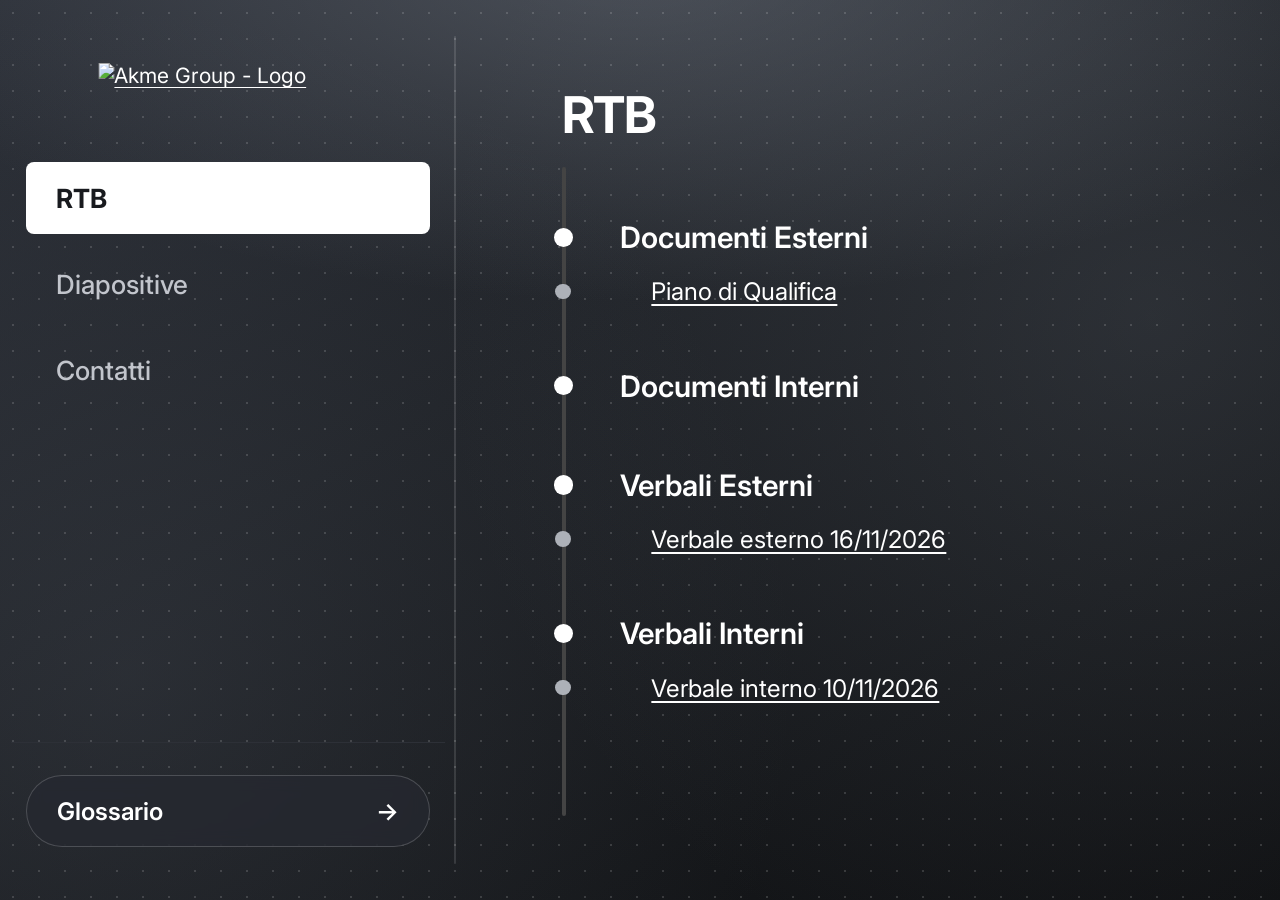
==== website/index.html @ 17d8035a "prima stesura piano qualifica" ====
<!DOCTYPE html>
<html lang="it">

<head>
  <meta charset="UTF-8">
  <meta name="viewport" content="width=device-width, initial-scale=1.0">
  <meta name="author" content="Akme Group">
  <meta name="description" content="Sito ufficiale di Akme Group - Ingegneria del Software, Università di Padova">
  <title>Akme Group</title>
  <link rel="icon" href="./logo/logo-small2.png" type="image/png">
  <link rel="stylesheet" href="./style.css" media="screen">
  <script src="./script.js" defer></script>
</head>

<body>
  <header>
    <nav aria-label="Navigazione principale">
      <section id="header-logo">
        <a href="#rtb">
          <img src="./logo/logo-big2.png" alt="Akme Group - Logo">
        </a>
      </section>

      <ul id="nav-navigation">
        <li><a href="#rtb" class="active">RTB</a></li>
        <li><a href="#diapositive">Diapositive</a></li>
        <li><a href="#contatti">Contatti</a></li>
      </ul>

      <div class="nav-footer">
        <a href="glossary.html" id="glossario">
          <span>Glossario</span>
          <span class="btn-arrow" aria-hidden="true">→</span>
        </a>
      </div>
    </nav>
  </header>

  <main>
    <section id="rtb" class="is-active-section">
      <h2>RTB</h2>
      <h3>Documenti Esterni</h3>
      <h4><a href="../output/RTB/Documenti%20Esterni/Piano%20di%20Qualifica.pdf" target="_blank">Piano di Qualifica</a></h4>
      <h3>Documenti Interni</h3>
      <!-- In attesa di documenti -->
      <h3>Verbali Esterni</h3>
      <h4><a href="../output/RTB/Verbali%20Esterni/2026-11-16.pdf" target="_blank">Verbale esterno 16/11/2026</a></h4>
      <h3>Verbali Interni</h3>
      <h4><a href="../output/RTB/Verbali%20Interni/2026-11-10.pdf" target="_blank">Verbale interno 10/11/2026</a></h4>
    </section>

    <section id="diapositive">
      <h2>Diapositive</h2>
      <h3>Presentazioni</h3>
      <h4><a href="../output/Diario%20di%20Bordo/2026-11-16.pdf" target="_blank">Diario di Bordo 16/11/2026</a></h4>
      <h4><a href="../output/Diario%20di%20Bordo/2026-11-09.pdf" target="_blank">Diario di Bordo 09/11/2026</a></h4>
      <h4><a href="../output/Diario%20di%20Bordo/2026-11-01.pdf" target="_blank">Diario di Bordo 01/11/2026</a></h4>
      <h4><a href="../output/Diario%20di%20Bordo/2026-10-26.pdf" target="_blank">Diario di Bordo 26/10/2026</a></h4>
    </section>

    <section id="contatti" aria-labelledby="contatti-title">
      <h2 id="contatti-title">Contatti</h2>
      <p>
        Il gruppo <strong>Akme Group</strong> è stato formato nell'ambito del corso di Ingegneria del Software presso l'Università degli Studi di Padova.
      </p>
      <p>
        Puoi trovare la nostra organizzazione e repository GitHub al seguente
        <a href="https://github.com/Akme-Group-SWE" target="_blank" rel="noopener noreferrer">link</a>.
      </p>
      <p>
        Per qualsiasi necessità, la nostra mail di contatto è:
        <a href="mailto:akmeswe@gmail.com">
          <span class="monospace">akmeswe@gmail.com</span>
        </a>
      </p>

      <h3>Membri del gruppo:</h3>
      <ul class="members-list">
        <li class="member-item">
          <span class="member-name">Roberto Piovesan</span>
          <span class="member-meta">Matricola: <span class="monospace">2101065</span></span>
          <a href="mailto:roberto.piovesan@studenti.unipd.it" class="member-email">roberto.piovesan@studenti.unipd.it</a>
        </li>
        <li class="member-item">
          <span class="member-name">Marco Giacon</span>
          <span class="member-meta">Matricola: <span class="monospace">2123537</span></span>
          <a href="mailto:marco.giacon.4@studenti.unipd.it" class="member-email">marco.giacon.4@studenti.unipd.it</a>
        </li>
        <li class="member-item">
          <span class="member-name">Pietro Giulio Bassi</span>
          <span class="member-meta">Matricola: <span class="monospace">2137999</span></span>
          <a href="mailto:pietrogiulio.bassi@studenti.unipd.it" class="member-email">pietrogiulio.bassi@studenti.unipd.it</a>
        </li>
        <li class="member-item">
          <span class="member-name">DaXin Chen</span>
          <span class="member-meta">Matricola: <span class="monospace">2148627</span></span>
          <a href="mailto:daxin.chen@studenti.unipd.com" class="member-email">daxin.chen@studenti.unipd.it</a>
        </li>
        <li class="member-item">
          <span class="member-name">Mattia Cadamuro</span>
          <span class="member-meta">Matricola: <span class="monospace">2111534</span></span>
          <a href="mailto:mattia.cadamuro.2@studenti.unipd.it" class="member-email">mattia.cadamuro.2@studenti.unipd.it</a>
        </li>
        <li class="member-item">
          <span class="member-name">Davide Loparco</span>
          <span class="member-meta">Matricola: <span class="monospace">2101088</span></span>
          <a href="mailto:davide.loparco@studenti.unipd.it" class="member-email">davide.loparco@studenti.unipd.it</a>
        </li>
      </ul>

      <p id="copyright">Copyright © 2026-2027 by Akme Group - All rights reserved</p>
    </section>
  </main>
</body>

</html>
---- website/style.css ----
@import url('https://fonts.googleapis.com/css2?family=Inter:ital,opsz,wght@0,14..32,100..900;1,14..32,100..900&display=swap');

:root {
    --bg-primario-hex: #181a1e;
    --bg-secondario-hex: #2d3037;
    --main-font-color-hex: #ffffff;
    --muted-font-color-hex: #c2c5cc;
    --accent-primario-hex: #ffffff;
    --accent-secondario-hex: #adb1b8;

    /* SFONDO CON PUNTI E SFUMATURE DI GRIGIO */
    --dot-color: rgba(255, 255, 255, 0.15);
    --dot-size: 1.25px;
    --dot-space: 26px;

    /* NAVBAR */
    --hover-augmentation: .35vw;
    --divisor-width: 2px;
    --position-left-divisor: 0;

    /* MAIN */
    --h2-top-margin: 0;
    --h2-right-margin: 0;
    --h2-bottom-margin: 1.5rem;
    --h2-left-margin: 0;
    --h2-margin: var(--h2-top-margin) var(--h2-right-margin) var(--h2-bottom-margin) var(--h2-left-margin);
    --h2-font-size: 2.4rem;

    --h3-top-margin: 2rem;
    --h3-bottom-margin: 1rem;
    --h3-lef-margin: 2.75rem;
    --h3-right-margin: 0;
    --h3-margin: var(--h3-top-margin) var(--h3-right-margin) var(--h3-bottom-margin) var(--h3-lef-margin);
    --h3-font-size: 1.4rem;

    --h4-top-margin: 0;
    --h4-bottom-margin: 0.9rem;
    --h4-left-margin: calc(var(--h3-lef-margin) + 1.5rem);
    --h4-right-margin: 0;
    --h4-margin: var(--h4-top-margin) var(--h4-right-margin) var(--h4-bottom-margin) var(--h4-left-margin);
    --h4-font-size: 1.15rem;

    /* SECTION */
    --section-top-padding: 4rem;
    --section-bottom-padding: 4rem;
    --section-left-padding: 5rem;
    --section-right-padding: 3rem;

    /* CONTENT BAR */
    --content-bar-top: calc(var(--section-top-padding) + var(--h2-bottom-margin) + var(--h2-font-size));
    --content-bar-bottom: var(--section-top-padding);
    --content-bar-width: .22em;

    --content-bar-cirlce-width: .65em;
    --content-bar-cirlce-height: .65em;
    --content-bar-circle-color: var(--accent-primario-hex);
}

* {
    margin: 0;
    padding: 0;
    box-sizing: border-box;
    font-family: "Inter", sans-serif;
    font-optical-sizing: auto;
    color: var(--main-font-color-hex);
}

html {
    font-size: 132%;
    scroll-behavior: smooth;
    background-color: #121316;
    background-image: 
        /* Trama a griglia di punti */
        radial-gradient(var(--dot-color) var(--dot-size), transparent var(--dot-size)),
        /* Sfumatura grigio fumo superiore */
        radial-gradient(ellipse 90% 55% at 50% -5%, rgba(145, 153, 166, 0.35) 0%, transparent 70%),
        /* Sfumatura grigio morbida a destra */
        radial-gradient(circle at 90% 35%, rgba(110, 118, 130, 0.22) 0%, transparent 55%),
        /* Sfumatura grigio tenue a sinistra */
        radial-gradient(circle at 10% 75%, rgba(95, 102, 115, 0.20) 0%, transparent 50%),
        /* Gradiente di base su ricche tonalità di grigio */
        linear-gradient(150deg, #2b2f37 0%, #1f2227 40%, #15171a 75%, #0f1012 100%);
    background-size: var(--dot-space) var(--dot-space), 100% 100%, 100% 100%, 100% 100%, 100% 100%;
    background-attachment: fixed;
    scrollbar-width: none;
    -ms-overflow-style: none;
}

html::-webkit-scrollbar,
body::-webkit-scrollbar,
main::-webkit-scrollbar,
ul::-webkit-scrollbar {
    display: none;
    width: 0;
    height: 0;
}

body {
    display: flex;
    justify-content: center;
    background: transparent;
    max-width: 1454px;
    margin: 0 auto;
    min-height: 100vh;
}

header {
    width: 456px;
    flex-shrink: 0;
    background: transparent;
}

main {
    max-height: 100vh;
    width: 100%;
    max-width: 998px;
    overflow-y: auto;
    scrollbar-width: none;
    -ms-overflow-style: none;
    position: relative;
    flex: 1;
    scroll-behavior: smooth;
}

nav {
    display: flex;
    flex-direction: column;
    height: 100vh;
    position: relative;
    padding: 2.5rem 0.5rem;
    gap: 3rem;
}

nav::after {
    content: ' ';
    width: var(--divisor-width);
    background-color: rgba(255, 255, 255, 0.12);
    position: absolute;
    top: 4%;
    bottom: 4%;
    border-radius: .1em;
    right: var(--position-left-divisor);
}

#header-logo {
    text-align: center;
    padding: 0.5rem 0;
    transform: translateX(-2vw);
}

#header-logo a {
    display: inline-block;
}

#header-logo img {
    width: 100%;
    max-width: 438px;
    height: auto;
    display: block;
    margin: 0 auto;
}

#nav-navigation {
    display: flex;
    flex-direction: column;
    gap: 0.65rem;
    padding: 0 0.75rem;
}

#nav-navigation a {
    display: block;
    text-decoration: none;
    font-size: 1.25rem;
    padding: 0.95rem 1.4rem;
    border-radius: 8px;
    transition: all 0.25s ease;
    font-weight: 500;
    color: var(--muted-font-color-hex);
    position: relative;
    overflow: hidden;
}

#nav-navigation a:not(.active)::before {
    content: '';
    position: absolute;
    left: 0;
    top: 0;
    height: 100%;
    width: .25em;
    background-color: var(--main-font-color-hex);
    transform: scaleY(0);
    transition: transform 0.25s ease;
}

#nav-navigation a:not(.active):hover {
    background-color: rgba(255, 255, 255, 0.08);
    color: var(--main-font-color-hex);
    transform: translateX(var(--hover-augmentation));
}

#nav-navigation a:not(.active):hover::before {
    transform: scaleY(1);
}

#nav-navigation a.active {
    color: var(--bg-primario-hex);
    background-color: var(--main-font-color-hex);
    font-weight: 700;
}

/* BOTTONE GLOSSARIO / HOME NELLA SIDEBAR */
.nav-footer {
    margin-top: auto;
    padding: 1.5rem 0.75rem 0 0.75rem;
    border-top: 1px solid var(--bg-secondario-hex);
}

#glossario,
#home {
    display: flex;
    align-items: center;
    justify-content: space-between;
    text-decoration: none;
    background-color: rgba(38, 41, 48, 0.75);
    backdrop-filter: blur(8px);
    -webkit-backdrop-filter: blur(8px);
    color: var(--main-font-color-hex);
    font-weight: 600;
    font-size: 1.15rem;
    padding: 0.95rem 1.4rem;
    border-radius: 999px;
    border: 1px solid rgba(255, 255, 255, 0.18);
    transition: all 0.25s ease;
}

#glossario .btn-arrow,
#home .btn-arrow {
    transition: transform 0.25s ease, color 0.25s ease;
}

#glossario:hover,
#home:hover {
    background-color: var(--main-font-color-hex);
    color: var(--bg-primario-hex);
    border-color: var(--main-font-color-hex);
    opacity: 1;
}

#glossario:hover span,
#home:hover span {
    color: var(--bg-primario-hex);
}

#glossario:hover .btn-arrow {
    transform: translateX(4px);
}

#home:hover .btn-arrow {
    transform: translateX(-4px);
}

/* CONTENUTO PRINCIPALE - Scorrimento tra le sezioni */

main section {
    min-height: 100vh;
    padding: var(--section-top-padding) var(--section-right-padding) var(--section-bottom-padding) var(--section-left-padding);
    scroll-margin-top: 0;
    position: relative;
    border-bottom: none;
    display: flex;
    flex-direction: column;
    box-sizing: border-box;
}

/* Animazione di comparsa lenta e percepibile sui contenuti per evitare scatti */
main section.is-active-section > *:not(#copyright) {
    animation: contentAppear 0.85s cubic-bezier(0.16, 1, 0.3, 1) both;
}

main section.is-active-section::before {
    animation: timelineFadeIn 0.85s cubic-bezier(0.16, 1, 0.3, 1) both;
}

@keyframes contentAppear {
    0% {
        opacity: 0;
        transform: translateY(26px);
    }
    100% {
        opacity: 1;
        transform: translateY(0);
    }
}

@keyframes timelineFadeIn {
    0% {
        opacity: 0;
    }
    100% {
        opacity: 1;
    }
}

#contatti {
    border-bottom: none;
}

#diapositive::before,
#rtb::before {
    content: '';
    width: var(--content-bar-width);
    background-color: #444444;
    position: absolute;
    bottom: var(--content-bar-bottom);
    top: var(--content-bar-top);
    left: var(--section-left-padding);
    border-radius: calc(var(--content-bar-width) / 2);
}

#diapositive h3::before,
#diapositive h4::before,
#rtb h3::before,
#rtb h4::before {
    content: '';
    position: absolute;
    width: var(--content-bar-cirlce-width);
    height: var(--content-bar-cirlce-height);
    background-color: var(--content-bar-circle-color);
    border-radius: 100%;
    z-index: 1;
    top: calc(50% - (var(--content-bar-cirlce-height) / 2));
    transform-origin: center center;
}

#diapositive h3::before,
#rtb h3::before {
    left: calc(-1 * var(--h3-lef-margin) - (var(--content-bar-cirlce-width) / 2.5));
}

#diapositive h4::before,
#rtb h4::before {
    left: calc(-1 * var(--h4-left-margin) - (var(--content-bar-cirlce-width) / 2.5));
}

#diapositive a::before,
#rtb a::before {
    display: none !important;
    content: none !important;
}

h2 {
    color: var(--main-font-color-hex);
    margin: var(--h2-margin);
    font-size: var(--h2-font-size);
    font-weight: 700;
    letter-spacing: -0.02em;
}

h3 {
    position: relative;
    color: var(--main-font-color-hex);
    margin: var(--h3-margin);
    font-size: var(--h3-font-size);
    font-weight: 600;
}

h4 {
    position: relative;
    --content-bar-circle-color: var(--accent-secondario-hex);
    margin: var(--h4-margin);
    font-size: var(--h4-font-size);
    font-weight: 400;
}

p {
    line-height: 1.7;
    font-size: 1.08rem;
    margin-bottom: 0.75rem;
    color: #e0e0e0;
}

ul {
    list-style: none;
}

a {
    color: var(--main-font-color-hex);
    text-underline-offset: 4px;
    transition: opacity 0.2s ease;
}

a:hover {
    opacity: 0.75;
}

#contatti h3 {
    margin-left: 0;
    margin-top: 2.5rem;
    margin-bottom: 1.25rem;
}

.monospace {
    font-family: ui-monospace, SFMono-Regular, Menlo, Monaco, Consolas, 'Courier New', monospace;
    background: rgba(255, 255, 255, 0.08);
    padding: 0.2rem 0.5rem;
    border-radius: 4px;
    color: var(--main-font-color-hex);
    border: 1px solid rgba(255, 255, 255, 0.15);
}

.members-list {
    display: grid;
    grid-template-columns: repeat(2, 1fr);
    gap: 1rem;
}

.member-item {
    background-color: rgba(30, 33, 39, 0.7);
    backdrop-filter: blur(10px);
    -webkit-backdrop-filter: blur(10px);
    border: 1px solid rgba(255, 255, 255, 0.12);
    border-left: 3px solid var(--main-font-color-hex);
    border-radius: 8px;
    padding: 1rem 1.25rem;
    display: flex;
    flex-direction: column;
    gap: 0.35rem;
    transition: transform 0.2s ease, border-color 0.2s ease, background-color 0.2s ease, box-shadow 0.2s ease;
}

.member-item:hover {
    background-color: rgba(42, 47, 56, 0.85);
    border-color: rgba(255, 255, 255, 0.25);
    border-left-color: var(--main-font-color-hex);
    transform: translateY(-2px);
    box-shadow: 0 6px 20px rgba(0, 0, 0, 0.25);
}

.member-name {
    font-size: 1.08rem;
    font-weight: 700;
    color: var(--main-font-color-hex);
}

.member-meta {
    font-size: 0.9rem;
    color: var(--muted-font-color-hex);
}

.member-email {
    font-size: 0.9rem;
    color: #e0e0e0;
    word-break: break-all;
}

#copyright {
    text-align: center;
    padding: 3rem 1rem 1.5rem 1rem;
    font-size: 0.9rem;
    color: var(--muted-font-color-hex);
    border-top: none;
    margin-top: auto;
}

/* RESPONSIVE */
@media (max-width: 980px) {
    :root {
        --section-left-padding: 3rem;
        --section-right-padding: 1.75rem;

        --h2-font-size: 2rem;
        --h3-font-size: 1.25rem;
        --h4-font-size: 1rem;
    }

    body {
        flex-direction: column;
    }

    header {
        width: 100%;
    }

    nav::after {
        display: none;
    }

    #header-logo {
        transform: none;
    }

    #header-logo img {
        max-width: 250px;
    }

    nav {
        height: auto;
        border-bottom: var(--divisor-width) solid var(--bg-secondario-hex);
        gap: 1.25rem;
        align-items: center;
        padding: 1.25rem;
    }

    #nav-navigation {
        flex-direction: row;
        flex-wrap: wrap;
        justify-content: center;
        gap: .5rem;
        padding: 0;
    }

    #nav-navigation a {
        font-size: 0.95rem;
        padding: 0.5rem 0.9rem;
    }

    .nav-footer {
        margin-top: 0;
        padding-top: 0;
        border-top: none;
    }

    #glossario,
    #home {
        gap: 0.6rem;
        padding: 0.55rem 1.15rem;
    }

    main {
        max-height: none;
    }

    .members-list {
        grid-template-columns: 1fr;
    }
}

@media (max-width: 480px) {
    :root {
        --section-left-padding: 2rem;
        --section-right-padding: 1.25rem;

        --h2-font-size: 1.75rem;
        --h3-font-size: 1.15rem;
        --h4-font-size: .95rem;
    }
}

/* ANIMAZIONE COMPARSA ALLO SCROLL PER FILE E CONTENUTI */
.reveal-item {
    opacity: 0;
    transition: opacity 0.45s cubic-bezier(0.16, 1, 0.3, 1);
}

.reveal-item a {
    display: inline-block;
    transform: translateY(12px);
    transition: transform 0.45s cubic-bezier(0.16, 1, 0.3, 1), opacity 0.2s ease;
}

h3.reveal-item::before,
h4.reveal-item::before {
    transform: scale(0);
    transition: transform 0.45s cubic-bezier(0.34, 1.56, 0.64, 1);
}

.reveal-item.revealed {
    opacity: 1;
}

.reveal-item.revealed a {
    transform: translateY(0);
}

h3.reveal-item.revealed::before,
h4.reveal-item.revealed::before {
    transform: scale(1);
}

.member-item.reveal-item {
    opacity: 0;
    transform: translateY(16px);
    transition: opacity 0.5s cubic-bezier(0.16, 1, 0.3, 1), 
                transform 0.5s cubic-bezier(0.16, 1, 0.3, 1), 
                background-color 0.2s ease, 
                border-color 0.2s ease, 
                box-shadow 0.2s ease;
}

.member-item.reveal-item.revealed {
    opacity: 1;
    transform: translateY(0);
}

@media (prefers-reduced-motion: reduce) {
    .reveal-item,
    .reveal-item a,
    .reveal-item::before,
    .member-item.reveal-item,
    main section.is-active-section > *,
    main section.is-active-section::before {
        opacity: 1 !important;
        transform: none !important;
        transition: none !important;
        animation: none !important;
    }
}
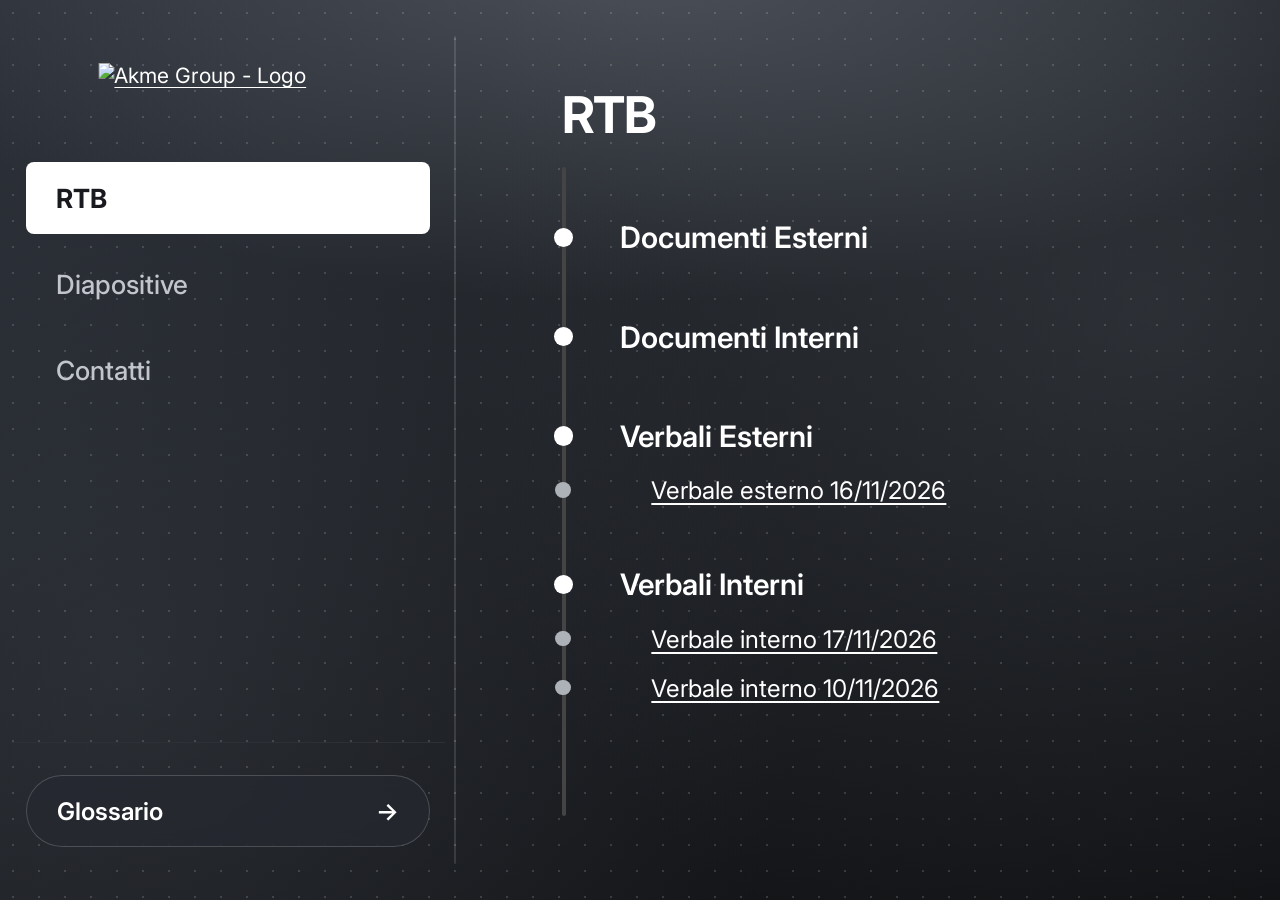
==== commit accb8ea7: "Merge pull request #57 from Gruppo-Akme/verbale-interno-17/11/26 prima stesura verbale 17/11" ====
--- a/website/index.html
+++ b/website/index.html
@@ -40,12 +40,13 @@
     <section id="rtb" class="is-active-section">
       <h2>RTB</h2>
       <h3>Documenti Esterni</h3>
-      <h4><a href="../output/RTB/Documenti%20Esterni/Piano%20di%20Qualifica.pdf" target="_blank">Piano di Qualifica</a></h4>
+      <!-- In attesa di documenti -->
       <h3>Documenti Interni</h3>
       <!-- In attesa di documenti -->
       <h3>Verbali Esterni</h3>
       <h4><a href="../output/RTB/Verbali%20Esterni/2026-11-16.pdf" target="_blank">Verbale esterno 16/11/2026</a></h4>
       <h3>Verbali Interni</h3>
+      <h4><a href="../output/RTB/Verbali%20Interni/2026-11-17.pdf" target="_blank">Verbale interno 17/11/2026</a></h4>
       <h4><a href="../output/RTB/Verbali%20Interni/2026-11-10.pdf" target="_blank">Verbale interno 10/11/2026</a></h4>
     </section>
 
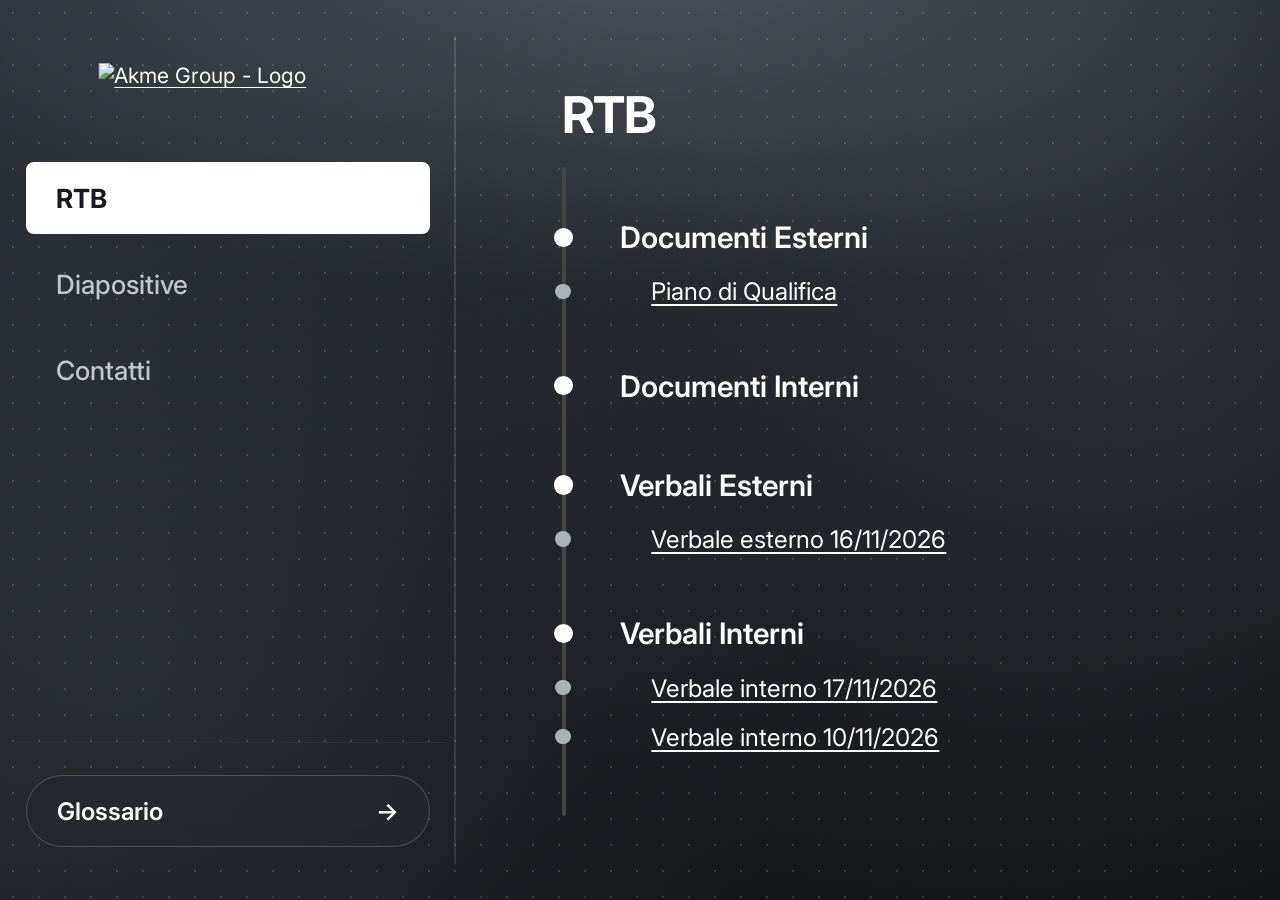
==== commit 2aca4e52: "Merge pull request #58 from Gruppo-Akme/bozza-piano-di-qualifica Bozza piano di qualifica" ====
--- a/website/index.html
+++ b/website/index.html
@@ -40,7 +40,7 @@
     <section id="rtb" class="is-active-section">
       <h2>RTB</h2>
       <h3>Documenti Esterni</h3>
-      <!-- In attesa di documenti -->
+      <h4><a href="../output/RTB/Documenti%20Esterni/Piano%20di%20Qualifica.pdf" target="_blank">Piano di Qualifica</a></h4>
       <h3>Documenti Interni</h3>
       <!-- In attesa di documenti -->
       <h3>Verbali Esterni</h3>
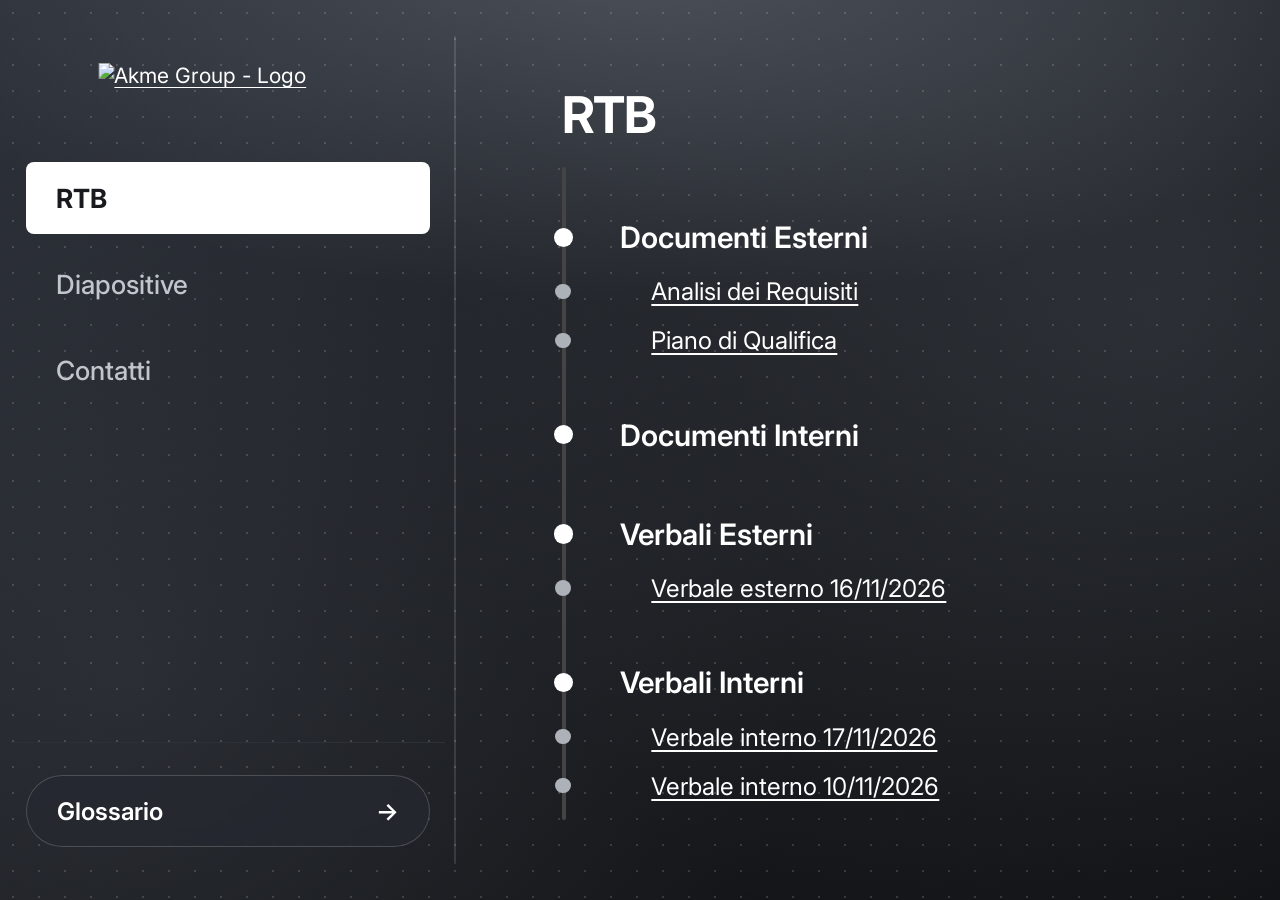
==== commit e6dc2b8a: "primo update close #52" ====
--- a/website/index.html
+++ b/website/index.html
@@ -40,6 +40,7 @@
     <section id="rtb" class="is-active-section">
       <h2>RTB</h2>
       <h3>Documenti Esterni</h3>
+      <h4><a href="../output/RTB/Documenti%20Esterni/Analisi%20dei%20Requisiti.pdf" target="_blank">Analisi dei Requisiti</a></h4>
       <h4><a href="../output/RTB/Documenti%20Esterni/Piano%20di%20Qualifica.pdf" target="_blank">Piano di Qualifica</a></h4>
       <h3>Documenti Interni</h3>
       <!-- In attesa di documenti -->
@@ -53,6 +54,7 @@
     <section id="diapositive">
       <h2>Diapositive</h2>
       <h3>Presentazioni</h3>
+      <h4><a href="../output/Diario%20di%20Bordo/2026-11-23.pdf" target="_blank">Diario di Bordo 23/11/2026</a></h4>
       <h4><a href="../output/Diario%20di%20Bordo/2026-11-16.pdf" target="_blank">Diario di Bordo 16/11/2026</a></h4>
       <h4><a href="../output/Diario%20di%20Bordo/2026-11-09.pdf" target="_blank">Diario di Bordo 09/11/2026</a></h4>
       <h4><a href="../output/Diario%20di%20Bordo/2026-11-01.pdf" target="_blank">Diario di Bordo 01/11/2026</a></h4>
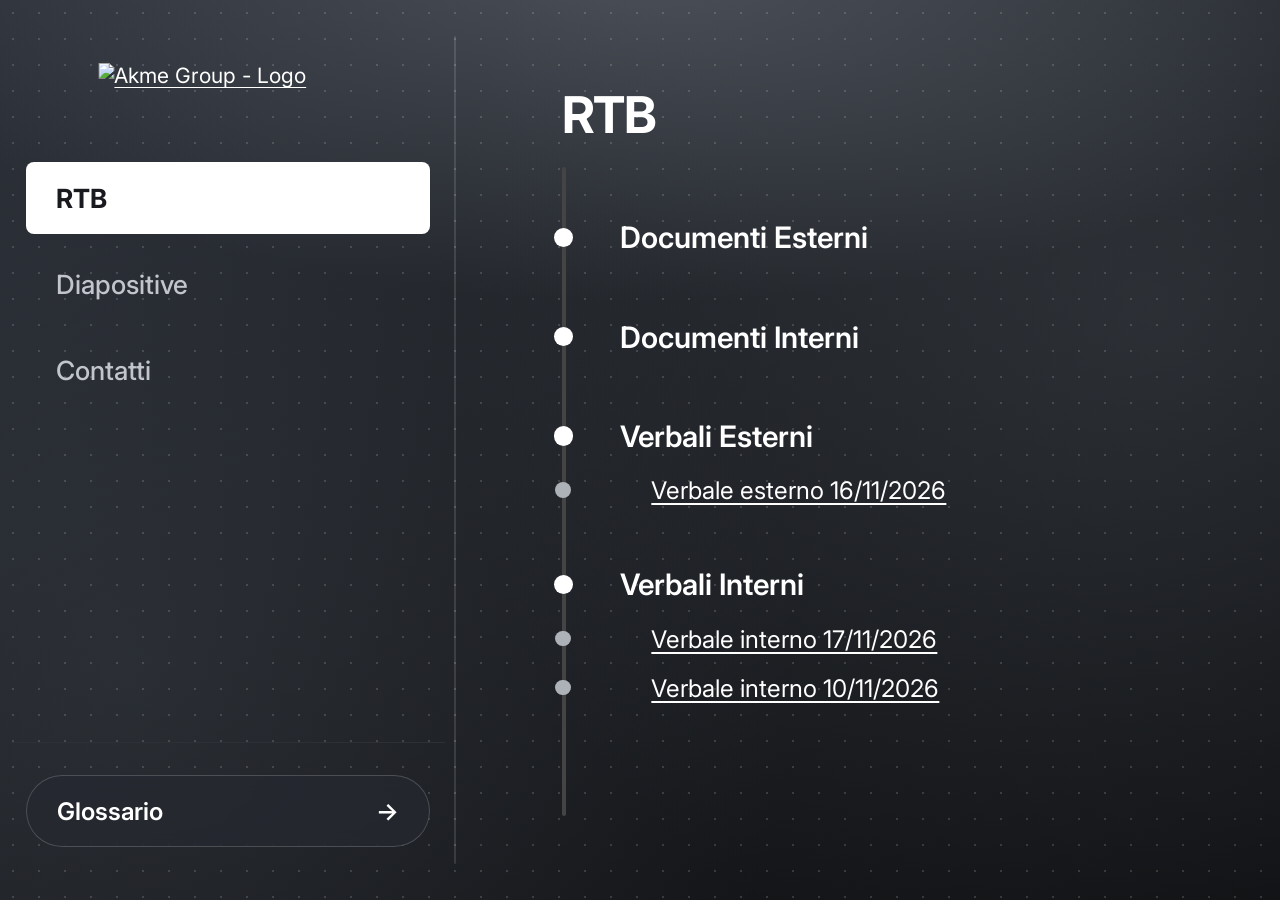
==== commit df761977: "Revert "Merge pull request #58 from Gruppo-Akme/bozza-piano-di-qualifica" This reverts commit 2aca4e" ====
--- a/website/index.html
+++ b/website/index.html
@@ -40,8 +40,7 @@
     <section id="rtb" class="is-active-section">
       <h2>RTB</h2>
       <h3>Documenti Esterni</h3>
-      <h4><a href="../output/RTB/Documenti%20Esterni/Analisi%20dei%20Requisiti.pdf" target="_blank">Analisi dei Requisiti</a></h4>
-      <h4><a href="../output/RTB/Documenti%20Esterni/Piano%20di%20Qualifica.pdf" target="_blank">Piano di Qualifica</a></h4>
+      <!-- In attesa di documenti -->
       <h3>Documenti Interni</h3>
       <!-- In attesa di documenti -->
       <h3>Verbali Esterni</h3>
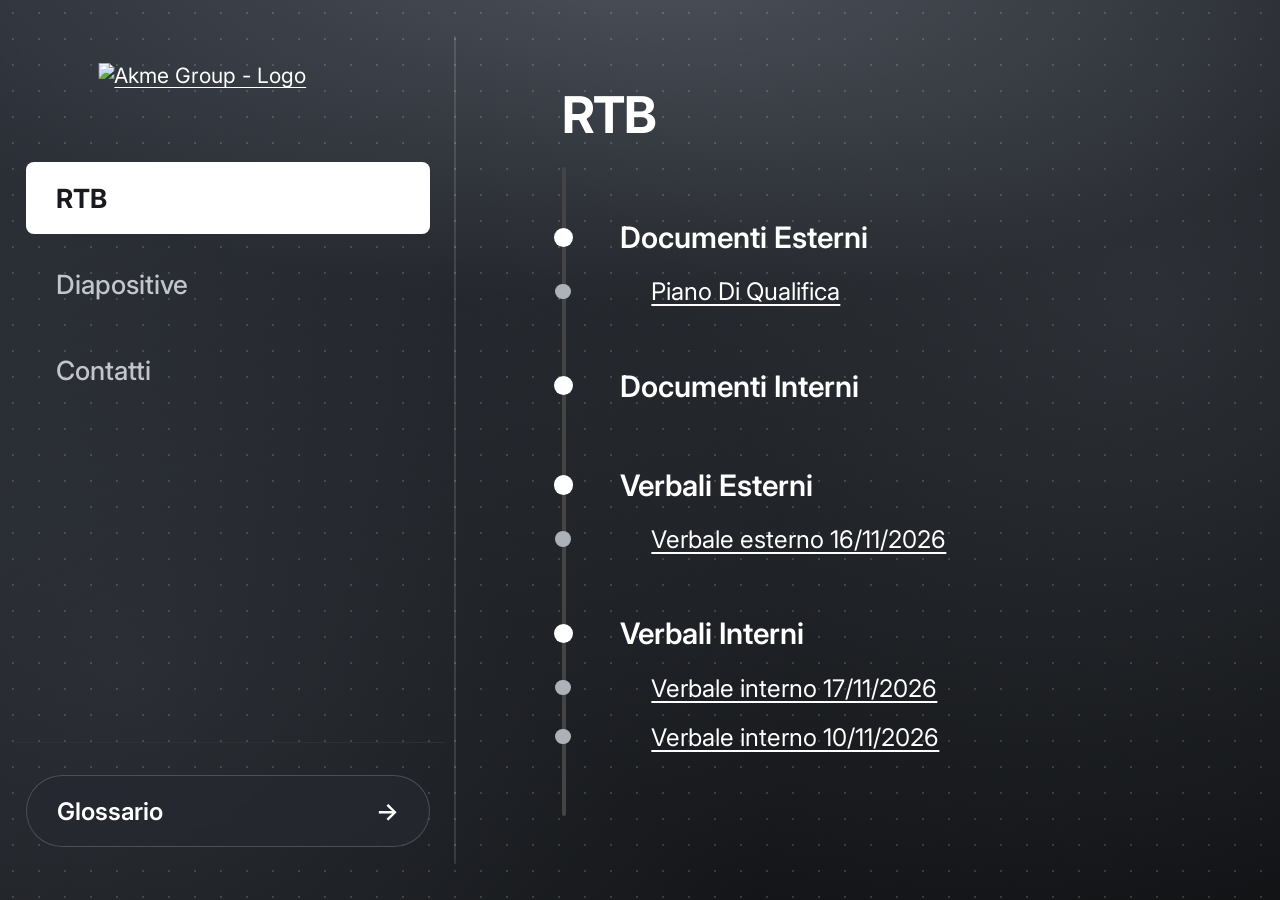
==== commit 40000019: "ci: aggiornamento automatico PDF, sito web e glossario [skip ci]" ====
--- a/website/index.html
+++ b/website/index.html
@@ -40,7 +40,7 @@
     <section id="rtb" class="is-active-section">
       <h2>RTB</h2>
       <h3>Documenti Esterni</h3>
-      <!-- In attesa di documenti -->
+      <h4><a href="../output/RTB/Documenti%20Esterni/Piano%20di%20Qualifica.pdf" target="_blank">Piano Di Qualifica</a></h4>
       <h3>Documenti Interni</h3>
       <!-- In attesa di documenti -->
       <h3>Verbali Esterni</h3>
@@ -53,7 +53,6 @@
     <section id="diapositive">
       <h2>Diapositive</h2>
       <h3>Presentazioni</h3>
-      <h4><a href="../output/Diario%20di%20Bordo/2026-11-23.pdf" target="_blank">Diario di Bordo 23/11/2026</a></h4>
       <h4><a href="../output/Diario%20di%20Bordo/2026-11-16.pdf" target="_blank">Diario di Bordo 16/11/2026</a></h4>
       <h4><a href="../output/Diario%20di%20Bordo/2026-11-09.pdf" target="_blank">Diario di Bordo 09/11/2026</a></h4>
       <h4><a href="../output/Diario%20di%20Bordo/2026-11-01.pdf" target="_blank">Diario di Bordo 01/11/2026</a></h4>
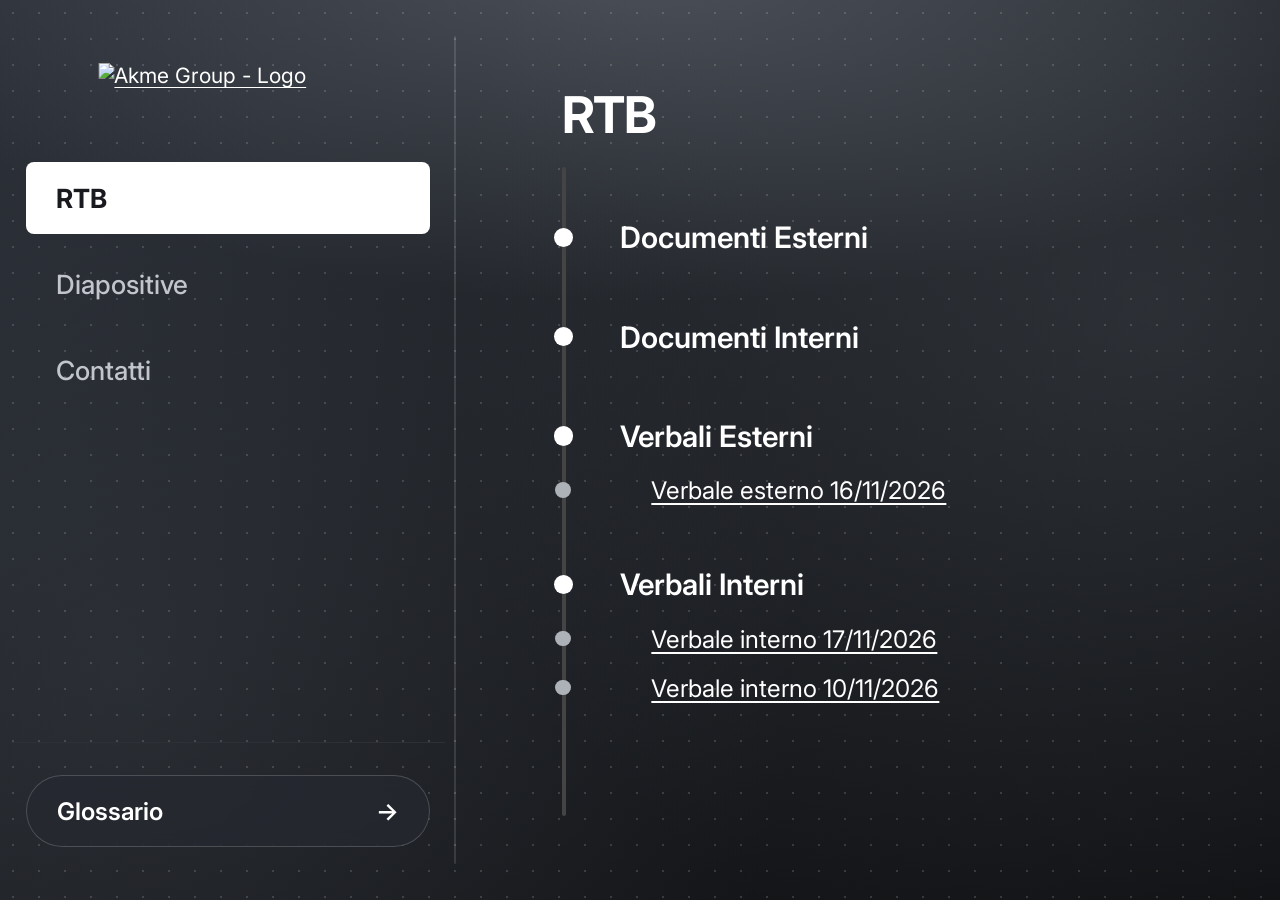
==== commit 2d9acd63: "ci: aggiornamento automatico PDF, sito web e glossario [skip ci]" ====
--- a/website/index.html
+++ b/website/index.html
@@ -40,7 +40,7 @@
     <section id="rtb" class="is-active-section">
       <h2>RTB</h2>
       <h3>Documenti Esterni</h3>
-      <h4><a href="../output/RTB/Documenti%20Esterni/Piano%20di%20Qualifica.pdf" target="_blank">Piano Di Qualifica</a></h4>
+      <!-- In attesa di documenti -->
       <h3>Documenti Interni</h3>
       <!-- In attesa di documenti -->
       <h3>Verbali Esterni</h3>
@@ -53,6 +53,7 @@
     <section id="diapositive">
       <h2>Diapositive</h2>
       <h3>Presentazioni</h3>
+      <h4><a href="../output/Diario%20di%20Bordo/2026-11-23.pdf" target="_blank">Diario di Bordo 23/11/2026</a></h4>
       <h4><a href="../output/Diario%20di%20Bordo/2026-11-16.pdf" target="_blank">Diario di Bordo 16/11/2026</a></h4>
       <h4><a href="../output/Diario%20di%20Bordo/2026-11-09.pdf" target="_blank">Diario di Bordo 09/11/2026</a></h4>
       <h4><a href="../output/Diario%20di%20Bordo/2026-11-01.pdf" target="_blank">Diario di Bordo 01/11/2026</a></h4>
